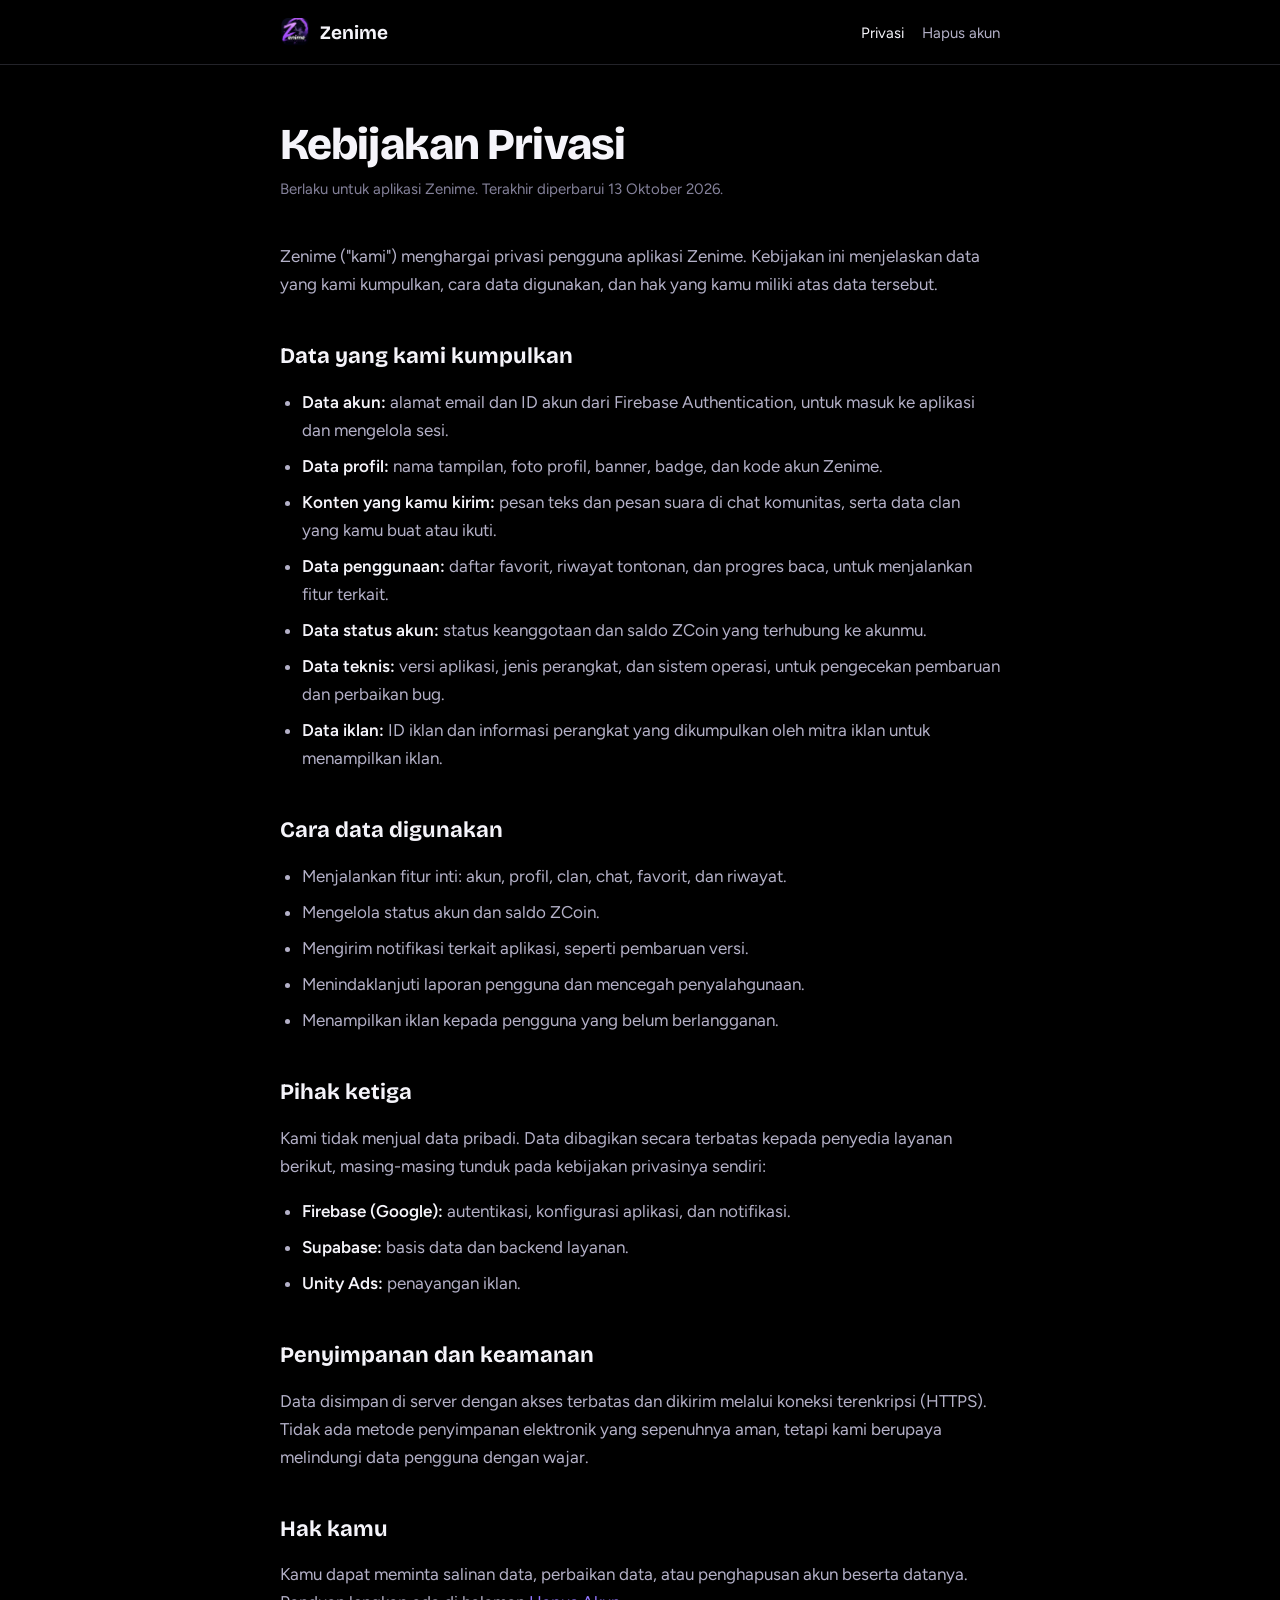
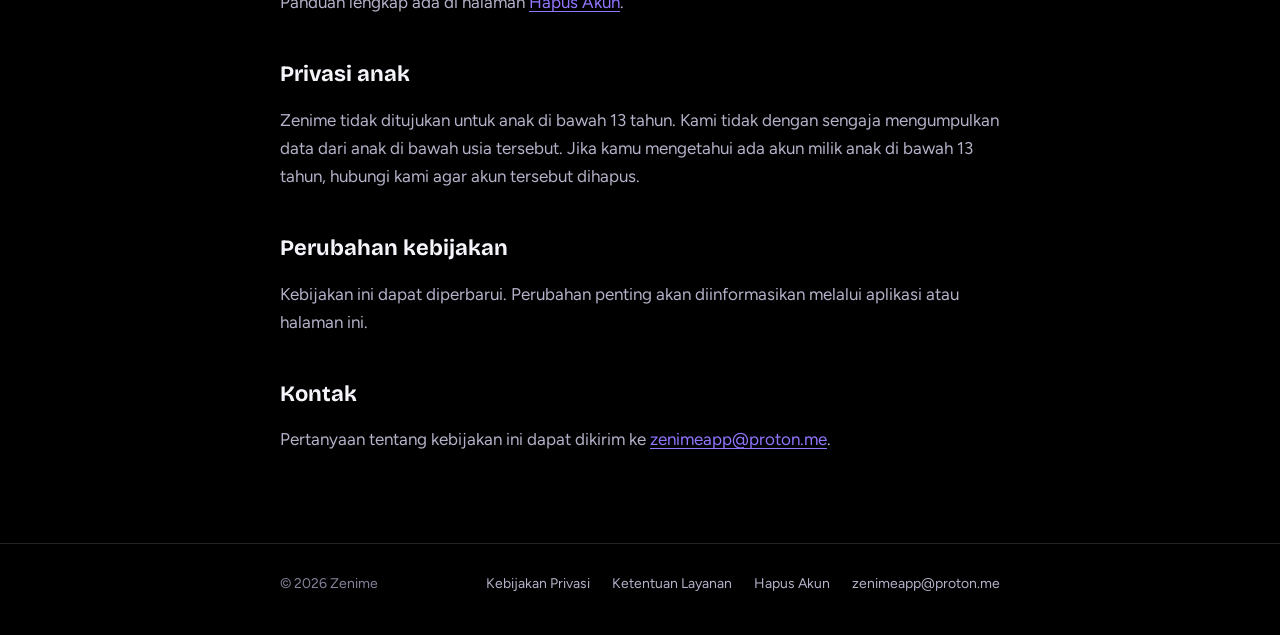
==== privacy.html @ 9796a760 "Halaman legal Zenime" ====
<!doctype html>
<html lang="id">
<head>
<meta charset="utf-8">
<meta name="viewport" content="width=device-width,initial-scale=1">
<title>Kebijakan Privasi — Zenime</title>
<meta name="description" content="Kebijakan privasi aplikasi Zenime: data yang dikumpulkan, cara penggunaan, dan hak pengguna.">
<meta name="theme-color" content="#000000">
<meta property="og:title" content="Kebijakan Privasi — Zenime">
<meta property="og:description" content="Kebijakan privasi aplikasi Zenime: data yang dikumpulkan, cara penggunaan, dan hak pengguna.">
<meta property="og:image" content="/img/zenime-icon-256.png">
<meta property="og:locale" content="id_ID">
<link rel="icon" href="/img/favicon.png">
<link rel="preconnect" href="https://fonts.googleapis.com">
<link rel="preconnect" href="https://fonts.gstatic.com" crossorigin>
<link href="https://fonts.googleapis.com/css2?family=Bricolage+Grotesque:opsz,wght@12..96,700..800&family=Figtree:wght@400;600&display=swap" rel="stylesheet">
<link rel="stylesheet" href="/style.css">
</head>
<body>
<header class="top"><div class="wrap">
  <a class="brand" href="/"><img src="/img/zenime-icon-256.png" alt="">Zenime</a>
  <nav><a href="/privacy" aria-current="page">Privasi</a><a href="/delete">Hapus akun</a></nav>
</div></header>
<main>
<article class="doc"><div class="wrap">
<h1>Kebijakan Privasi</h1>
<p class="meta">Berlaku untuk aplikasi Zenime. Terakhir diperbarui 13 Oktober 2026.</p>

<p>Zenime ("kami") menghargai privasi pengguna aplikasi Zenime. Kebijakan ini menjelaskan data yang kami kumpulkan, cara data digunakan, dan hak yang kamu miliki atas data tersebut.</p>

<h2>Data yang kami kumpulkan</h2>
<ul>
  <li><strong>Data akun:</strong> alamat email dan ID akun dari Firebase Authentication, untuk masuk ke aplikasi dan mengelola sesi.</li>
  <li><strong>Data profil:</strong> nama tampilan, foto profil, banner, badge, dan kode akun Zenime.</li>
  <li><strong>Konten yang kamu kirim:</strong> pesan teks dan pesan suara di chat komunitas, serta data clan yang kamu buat atau ikuti.</li>
  <li><strong>Data penggunaan:</strong> daftar favorit, riwayat tontonan, dan progres baca, untuk menjalankan fitur terkait.</li>
  <li><strong>Data status akun:</strong> status keanggotaan dan saldo ZCoin yang terhubung ke akunmu.</li>
  <li><strong>Data teknis:</strong> versi aplikasi, jenis perangkat, dan sistem operasi, untuk pengecekan pembaruan dan perbaikan bug.</li>
  <li><strong>Data iklan:</strong> ID iklan dan informasi perangkat yang dikumpulkan oleh mitra iklan untuk menampilkan iklan.</li>
</ul>

<h2>Cara data digunakan</h2>
<ul>
  <li>Menjalankan fitur inti: akun, profil, clan, chat, favorit, dan riwayat.</li>
  <li>Mengelola status akun dan saldo ZCoin.</li>
  <li>Mengirim notifikasi terkait aplikasi, seperti pembaruan versi.</li>
  <li>Menindaklanjuti laporan pengguna dan mencegah penyalahgunaan.</li>
  <li>Menampilkan iklan kepada pengguna yang belum berlangganan.</li>
</ul>

<h2>Pihak ketiga</h2>
<p>Kami tidak menjual data pribadi. Data dibagikan secara terbatas kepada penyedia layanan berikut, masing-masing tunduk pada kebijakan privasinya sendiri:</p>
<ul>
  <li><strong>Firebase (Google):</strong> autentikasi, konfigurasi aplikasi, dan notifikasi.</li>
  <li><strong>Supabase:</strong> basis data dan backend layanan.</li>
  <li><strong>Unity Ads:</strong> penayangan iklan.</li>
</ul>

<h2>Penyimpanan dan keamanan</h2>
<p>Data disimpan di server dengan akses terbatas dan dikirim melalui koneksi terenkripsi (HTTPS). Tidak ada metode penyimpanan elektronik yang sepenuhnya aman, tetapi kami berupaya melindungi data pengguna dengan wajar.</p>

<h2>Hak kamu</h2>
<p>Kamu dapat meminta salinan data, perbaikan data, atau penghapusan akun beserta datanya. Panduan lengkap ada di halaman <a href="/delete">Hapus Akun</a>.</p>

<h2>Privasi anak</h2>
<p>Zenime tidak ditujukan untuk anak di bawah 13 tahun. Kami tidak dengan sengaja mengumpulkan data dari anak di bawah usia tersebut. Jika kamu mengetahui ada akun milik anak di bawah 13 tahun, hubungi kami agar akun tersebut dihapus.</p>

<h2>Perubahan kebijakan</h2>
<p>Kebijakan ini dapat diperbarui. Perubahan penting akan diinformasikan melalui aplikasi atau halaman ini.</p>

<h2>Kontak</h2>
<p>Pertanyaan tentang kebijakan ini dapat dikirim ke <a href="mailto:zenimeapp@proton.me">zenimeapp@proton.me</a>.</p>
</div></article>
</main>
<footer class="foot"><div class="wrap">
  <span>© 2026 Zenime</span>
  <a href="/privacy">Kebijakan Privasi</a>
  <a href="/tos">Ketentuan Layanan</a>
  <a href="/delete">Hapus Akun</a>
  <a href="mailto:zenimeapp@proton.me">zenimeapp@proton.me</a>
</div></footer>
</body>
</html>
---- style.css ----
:root {
  --bg: #000000;
  --surface: #111114;
  --line: #232329;
  --violet: #7c5cff;
  --violet-hi: #9376ff;
  --text: #f5f4fa;
  --text-2: #b4b1c8;
  --text-3: #84819a;
  --display: 'Bricolage Grotesque', system-ui, sans-serif;
  --body: 'Figtree', system-ui, -apple-system, 'Segoe UI', Roboto, sans-serif;
  color-scheme: dark;
}
* { box-sizing: border-box; }
html { -webkit-text-size-adjust: 100%; }
body {
  margin: 0; background: var(--bg); color: var(--text);
  font: 400 17px/1.65 var(--body);
}
a { color: var(--violet-hi); text-underline-offset: 3px; }
a:focus-visible, button:focus-visible { outline: 3px solid var(--violet); outline-offset: 3px; border-radius: 6px; }
.wrap { width: min(100% - 40px, 720px); margin-inline: auto; }

/* Header */
.top { border-bottom: 1px solid var(--line); }
.top .wrap { display: flex; align-items: center; justify-content: space-between; height: 64px; }
.brand { display: flex; align-items: center; gap: 10px; color: var(--text); text-decoration: none; font: 700 19px var(--display); }
.brand img { width: 30px; height: 30px; border-radius: 8px; }
.top nav a { color: var(--text-2); text-decoration: none; font-size: 15px; margin-left: 18px; }
.top nav a:hover, .top nav a[aria-current] { color: var(--text); }

/* Hero */
.hero { padding: 72px 0 56px; }
.hero img { width: 96px; height: 96px; border-radius: 24px; display: block; margin-bottom: 28px;
  box-shadow: 0 0 0 1px rgba(255,255,255,.06), 0 24px 60px -20px rgba(124,92,255,.55); }
.hero h1 { font: 800 clamp(40px, 9vw, 64px)/1.02 var(--display); letter-spacing: -0.03em; margin: 0 0 18px; }
.hero p { color: var(--text-2); font-size: 19px; margin: 0 0 28px; max-width: 34em; }
.soon { display: inline-flex; align-items: center; gap: 10px; padding: 12px 18px; border: 1px solid var(--line);
  border-radius: 999px; color: var(--text-2); font-size: 15px; }
.soon::before { content: ""; width: 8px; height: 8px; border-radius: 50%; background: var(--violet); }

/* Fitur */
.features { padding: 8px 0 72px; display: grid; gap: 0; }
.feature { display: grid; grid-template-columns: 1fr; gap: 4px; padding: 22px 0; border-top: 1px solid var(--line); }
.feature h2 { font: 700 20px/1.3 var(--display); margin: 0; }
.feature p { margin: 0; color: var(--text-2); }
@media (min-width: 640px) {
  .feature { grid-template-columns: 220px 1fr; gap: 24px; }
}

/* Dokumen */
.doc { padding: 56px 0 72px; }
.doc h1 { font: 800 clamp(32px, 7vw, 44px)/1.1 var(--display); letter-spacing: -0.02em; margin: 0 0 8px; }
.doc .meta { color: var(--text-3); margin: 0 0 40px; font-size: 15px; }
.doc h2 { font: 700 22px/1.3 var(--display); margin: 44px 0 12px; }
.doc p, .doc li { color: var(--text-2); }
.doc strong { color: var(--text); font-weight: 600; }
.doc ul, .doc ol { padding-left: 22px; }
.doc li { margin-bottom: 8px; }
.box { background: var(--surface); border: 1px solid var(--line); border-radius: 16px; padding: 20px 22px; margin: 24px 0; }
.box p:last-child { margin-bottom: 0; }
.mail { display: inline-block; margin-top: 4px; padding: 12px 18px; background: var(--violet); color: #fff;
  border-radius: 12px; font-weight: 600; text-decoration: none; }
.mail:hover { background: var(--violet-hi); }

/* Footer */
.foot { border-top: 1px solid var(--line); padding: 28px 0 40px; color: var(--text-3); font-size: 14px; }
.foot .wrap { display: flex; flex-wrap: wrap; gap: 12px 22px; align-items: center; }
.foot a { color: var(--text-2); text-decoration: none; }
.foot a:hover { color: var(--text); }
.foot span { margin-right: auto; }
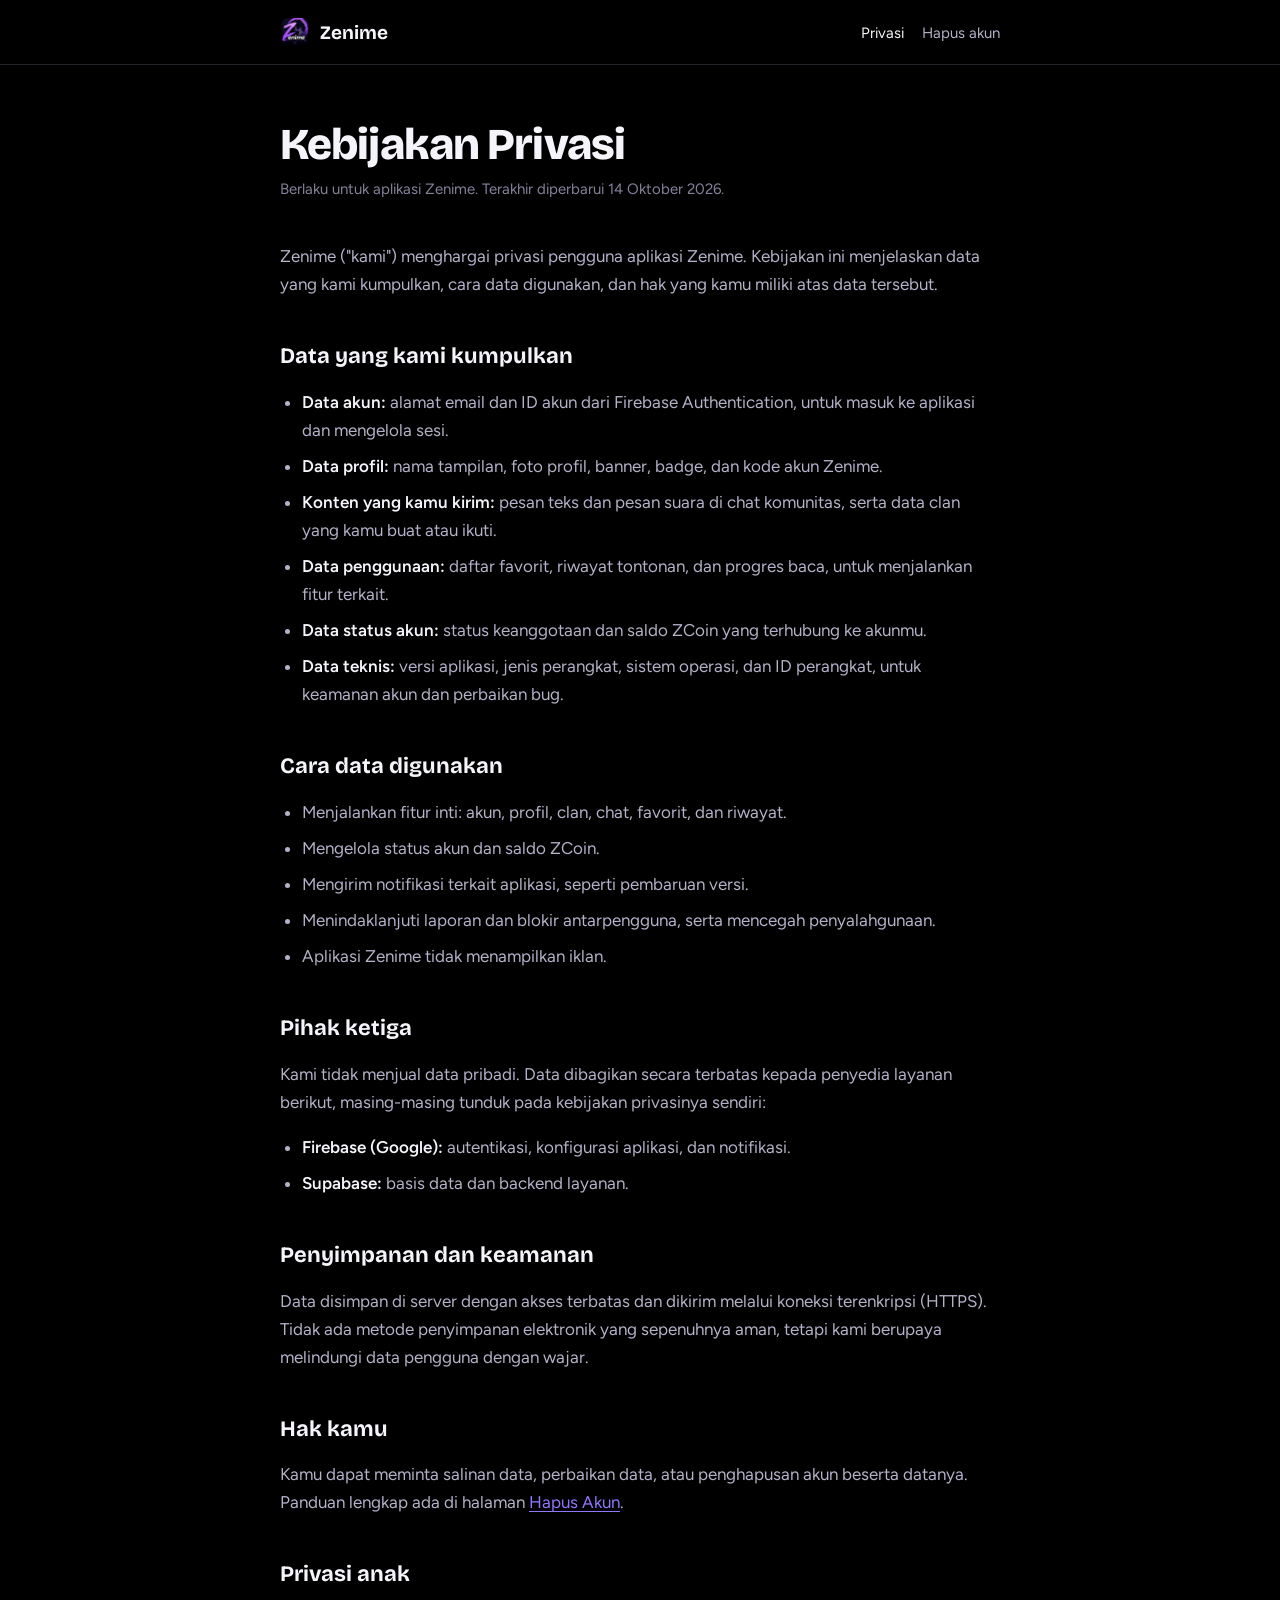
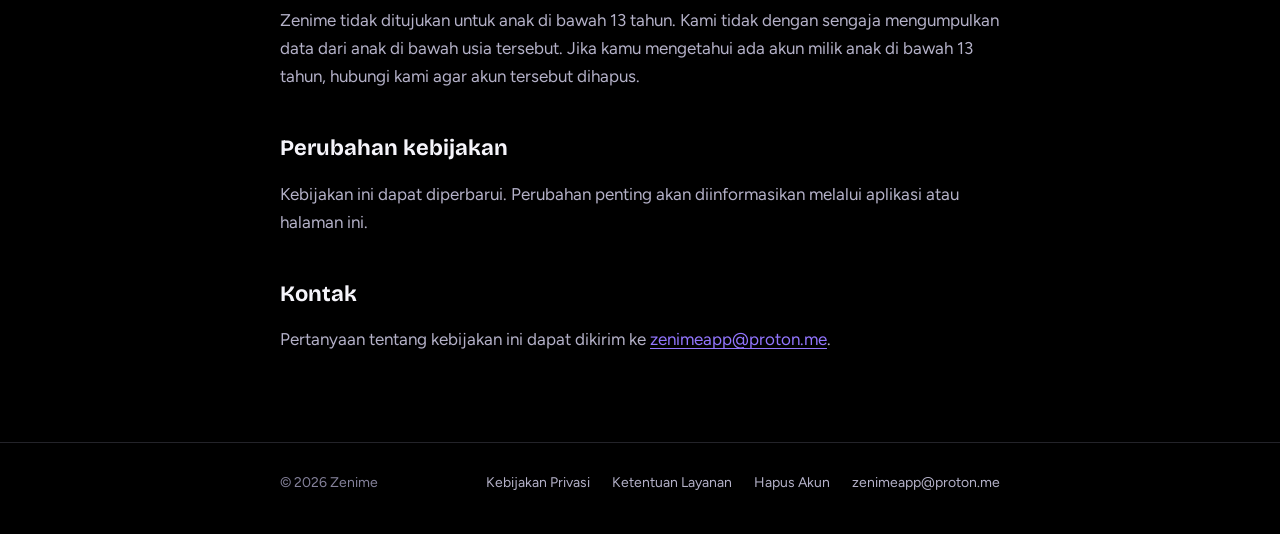
==== commit 67de43dc: "add CI workflow" ====
--- a/privacy.html
+++ b/privacy.html
@@ -24,7 +24,7 @@
 <main>
 <article class="doc"><div class="wrap">
 <h1>Kebijakan Privasi</h1>
-<p class="meta">Berlaku untuk aplikasi Zenime. Terakhir diperbarui 13 Oktober 2026.</p>
+<p class="meta">Berlaku untuk aplikasi Zenime. Terakhir diperbarui 14 Oktober 2026.</p>
 
 <p>Zenime ("kami") menghargai privasi pengguna aplikasi Zenime. Kebijakan ini menjelaskan data yang kami kumpulkan, cara data digunakan, dan hak yang kamu miliki atas data tersebut.</p>
 
@@ -35,8 +35,7 @@
   <li><strong>Konten yang kamu kirim:</strong> pesan teks dan pesan suara di chat komunitas, serta data clan yang kamu buat atau ikuti.</li>
   <li><strong>Data penggunaan:</strong> daftar favorit, riwayat tontonan, dan progres baca, untuk menjalankan fitur terkait.</li>
   <li><strong>Data status akun:</strong> status keanggotaan dan saldo ZCoin yang terhubung ke akunmu.</li>
-  <li><strong>Data teknis:</strong> versi aplikasi, jenis perangkat, dan sistem operasi, untuk pengecekan pembaruan dan perbaikan bug.</li>
-  <li><strong>Data iklan:</strong> ID iklan dan informasi perangkat yang dikumpulkan oleh mitra iklan untuk menampilkan iklan.</li>
+  <li><strong>Data teknis:</strong> versi aplikasi, jenis perangkat, sistem operasi, dan ID perangkat, untuk keamanan akun dan perbaikan bug.</li>
 </ul>
 
 <h2>Cara data digunakan</h2>
@@ -44,8 +43,8 @@
   <li>Menjalankan fitur inti: akun, profil, clan, chat, favorit, dan riwayat.</li>
   <li>Mengelola status akun dan saldo ZCoin.</li>
   <li>Mengirim notifikasi terkait aplikasi, seperti pembaruan versi.</li>
-  <li>Menindaklanjuti laporan pengguna dan mencegah penyalahgunaan.</li>
-  <li>Menampilkan iklan kepada pengguna yang belum berlangganan.</li>
+  <li>Menindaklanjuti laporan dan blokir antarpengguna, serta mencegah penyalahgunaan.</li>
+  <li>Aplikasi Zenime tidak menampilkan iklan.</li>
 </ul>
 
 <h2>Pihak ketiga</h2>
@@ -53,7 +52,6 @@
 <ul>
   <li><strong>Firebase (Google):</strong> autentikasi, konfigurasi aplikasi, dan notifikasi.</li>
   <li><strong>Supabase:</strong> basis data dan backend layanan.</li>
-  <li><strong>Unity Ads:</strong> penayangan iklan.</li>
 </ul>
 
 <h2>Penyimpanan dan keamanan</h2>
